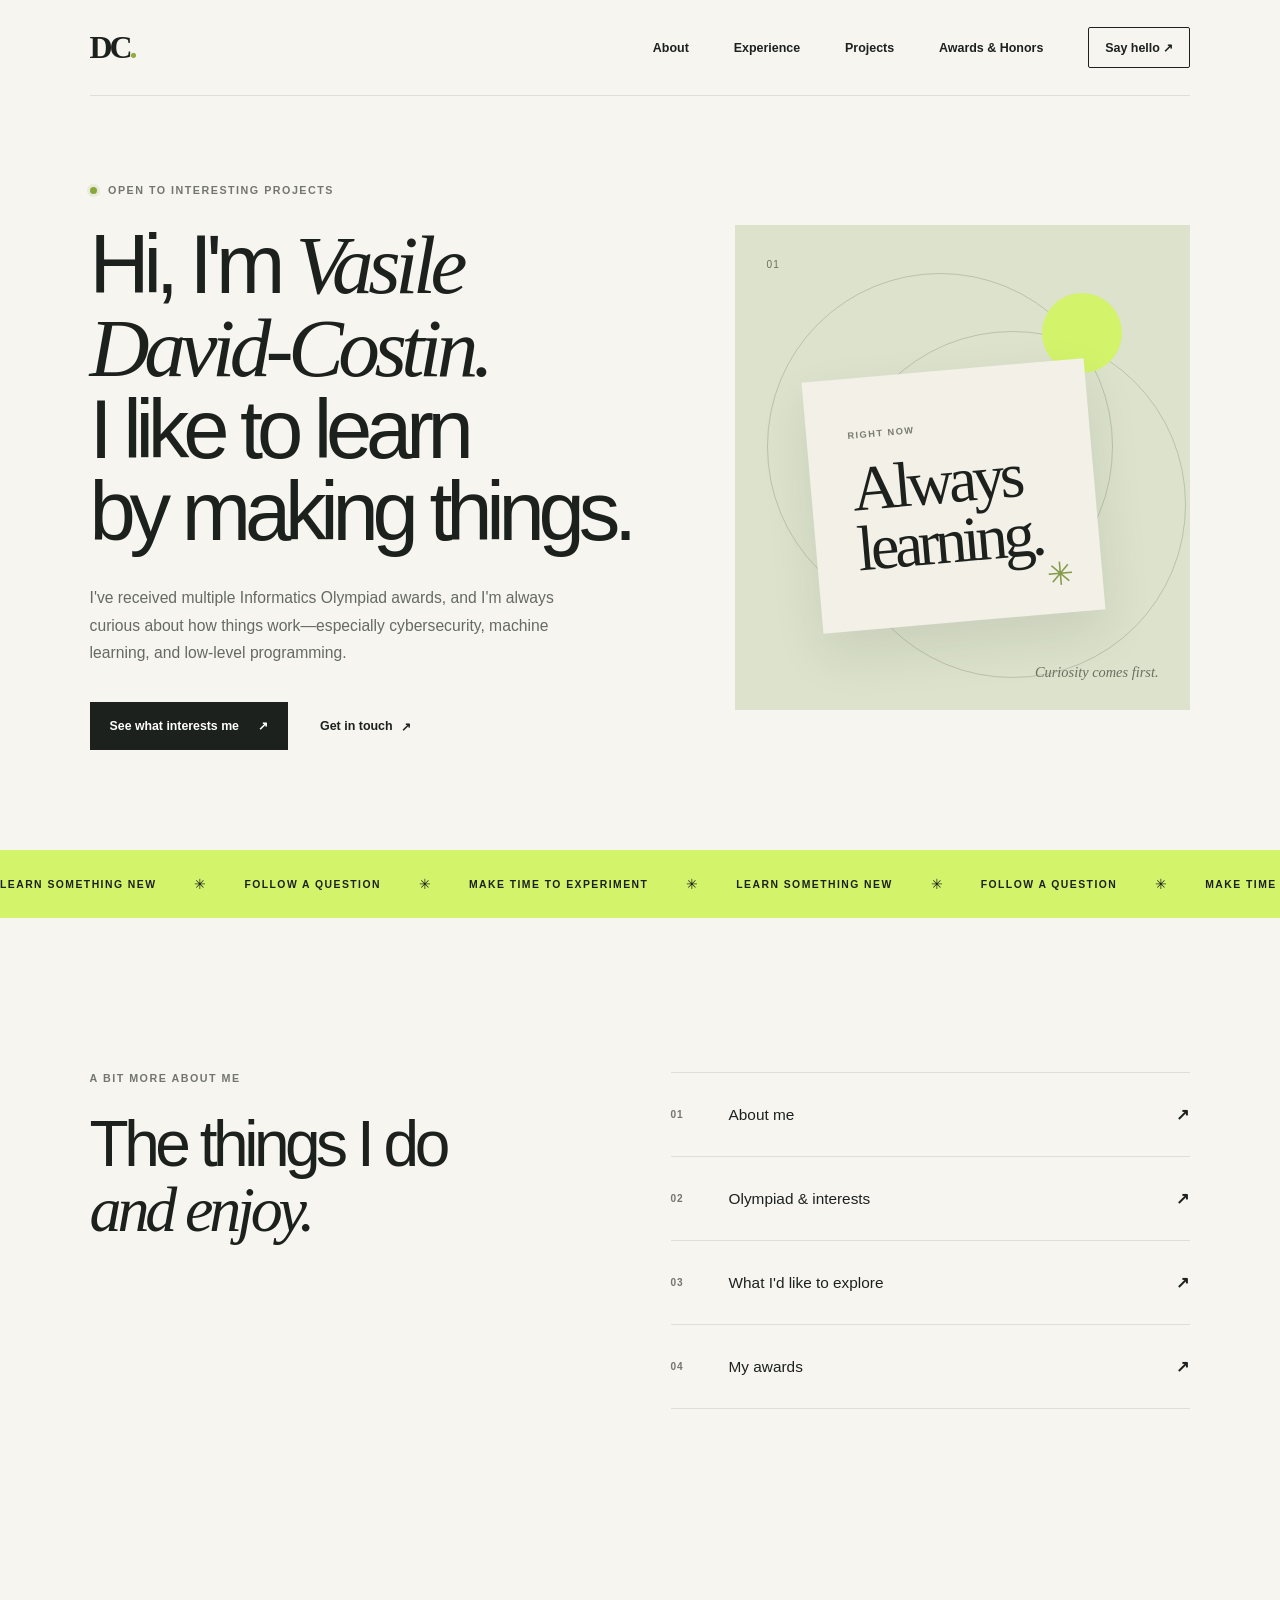
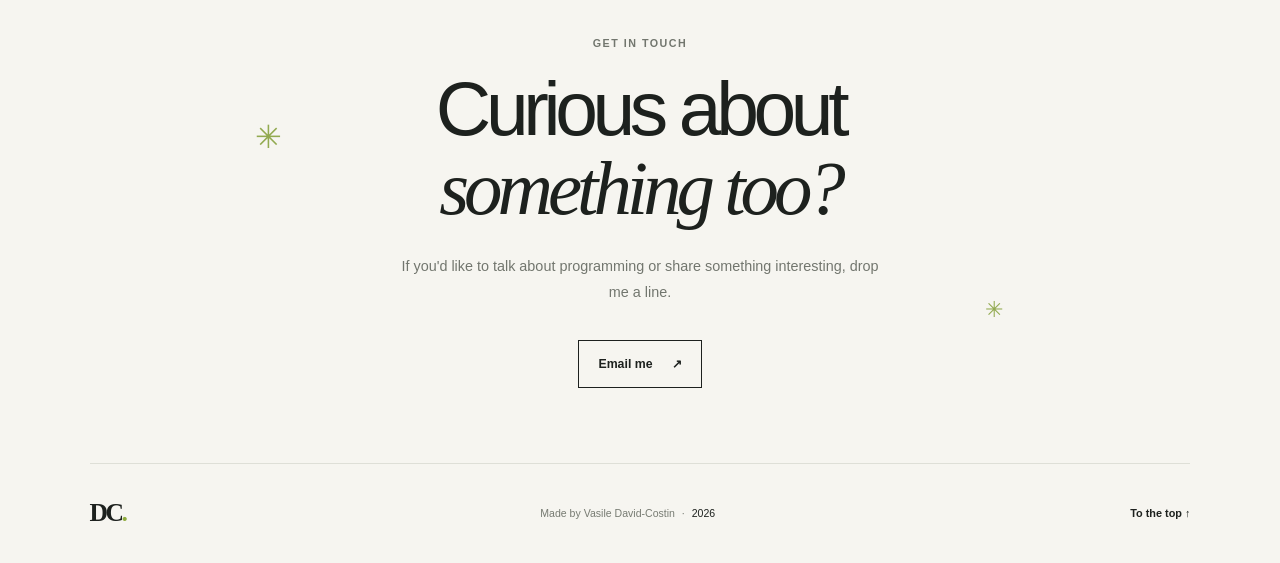
==== index.html @ 225c9929 "first commit" ====
<!doctype html>
<html lang="en">
  <head>
    <meta charset="utf-8">
    <meta name="viewport" content="width=device-width, initial-scale=1">
    <meta
      name="description"
      content="I'm Vasile David-Costin. I enjoy informatics and have received multiple Informatics Olympiad awards. I'm especially interested in cybersecurity, machine learning, and low-level programming."
    >
    <meta name="theme-color" content="#f6f5f0">
    <title>Vasile David-Costin</title>
    <link rel="stylesheet" href="styles.css">
    <script src="script.js" defer></script>
  </head>
  <body>
    <a class="skip-link" href="#main">Skip to content</a>

    <header class="site-header">
      <a
        class="wordmark"
        href="index.html"
        aria-label="Vasile David-Costin, home"
      >
        DC<span>.</span>
      </a>

      <input
        class="menu-checkbox"
        type="checkbox"
        id="navigation-toggle"
        aria-label="Toggle navigation menu"
        aria-controls="primary-navigation"
      >
      <label class="menu-toggle" for="navigation-toggle">
        <span class="menu-toggle-label">Menu</span>
        <span class="menu-toggle-icon" aria-hidden="true"></span>
      </label>

      <nav
        class="navigation"
        id="primary-navigation"
        aria-label="Main navigation"
      >
        <a href="about.html">About</a>
        <a href="experience.html">Experience</a>
        <a href="projects.html">Projects</a>
        <a href="awards.html">Awards &amp; Honors</a>
        <a class="nav-contact" href="mailto:davidcostin033@gmail.com">
          Say hello <span aria-hidden="true">↗</span>
        </a>
      </nav>
    </header>

    <main id="main">
      <section
        class="hero section-wrap"
        aria-labelledby="hero-title"
      >
        <div class="hero-copy">
          <p class="eyebrow">
            <span class="status-dot"></span>
            Open to interesting projects
          </p>
          <h1 id="hero-title">
            Hi, I'm <span>Vasile David-Costin.</span><br>
            I like to learn<br>
            by making things.
          </h1>
          <p class="hero-intro">
            I've received multiple Informatics Olympiad awards, and I'm always
            curious about how things work—especially cybersecurity, machine
            learning, and low-level programming.
          </p>
          <div class="hero-actions">
            <a class="button button-dark" href="projects.html">
              See what interests me <span aria-hidden="true">↗</span>
            </a>
            <a class="text-link" href="mailto:davidcostin033@gmail.com">
              Get in touch <span aria-hidden="true">↗</span>
            </a>
          </div>
        </div>

        <div
          class="hero-art"
          aria-label="Decorative portrait placeholder"
          role="img"
        >
          <div class="art-orbit orbit-one"></div>
          <div class="art-orbit orbit-two"></div>
          <div class="art-sun"></div>
          <div class="art-card">
            <span class="art-card-label">RIGHT NOW</span>
            <span class="art-card-title">
              Always<br>
              learning.
            </span>
            <span class="art-card-mark" aria-hidden="true">✳</span>
          </div>
          <span class="art-caption">Curiosity comes first.</span>
          <span class="art-number" aria-hidden="true">01</span>
        </div>
      </section>

      <div
        class="ticker"
        aria-label="Learn, experiment, and keep asking questions"
      >
        <div class="ticker-track" aria-hidden="true">
          <span>LEARN SOMETHING NEW</span>
          <i>✳</i>
          <span>FOLLOW A QUESTION</span>
          <i>✳</i>
          <span>MAKE TIME TO EXPERIMENT</span>
          <i>✳</i>
          <span>LEARN SOMETHING NEW</span>
          <i>✳</i>
          <span>FOLLOW A QUESTION</span>
          <i>✳</i>
          <span>MAKE TIME TO EXPERIMENT</span>
          <i>✳</i>
        </div>
      </div>

      <section
        class="home-links section-wrap section-pad"
        aria-labelledby="pages-title"
      >
        <div class="section-heading">
          <p class="eyebrow">A bit more about me</p>
          <h2 id="pages-title">
            The things I do<br>
            <span>and enjoy.</span>
          </h2>
        </div>

        <div class="page-link-list">
          <a class="page-link-item" href="about.html">
            <span>01</span>
            <strong>About me</strong>
            <span>↗</span>
          </a>
          <a class="page-link-item" href="experience.html">
            <span>02</span>
            <strong>Olympiad &amp; interests</strong>
            <span>↗</span>
          </a>
          <a class="page-link-item" href="projects.html">
            <span>03</span>
            <strong>What I'd like to explore</strong>
            <span>↗</span>
          </a>
          <a class="page-link-item" href="awards.html">
            <span>04</span>
            <strong>My awards</strong>
            <span>↗</span>
          </a>
        </div>
      </section>

      <section
        class="contact section-wrap"
        aria-labelledby="contact-title"
      >
        <p class="eyebrow">Get in touch</p>
        <h2 id="contact-title">
          Curious about<br>
          <span>something too?</span>
        </h2>
        <p>
          If you'd like to talk about programming or share something
          interesting, drop me a line.
        </p>
        <a class="button button-light" href="mailto:davidcostin033@gmail.com">
          Email me <span aria-hidden="true">↗</span>
        </a>
        <span
          class="contact-spark contact-spark-one"
          aria-hidden="true"
        >✳</span>
        <span
          class="contact-spark contact-spark-two"
          aria-hidden="true"
        >✳</span>
      </section>
    </main>

    <footer class="site-footer">
      <a
        class="wordmark"
        href="index.html"
        aria-label="Vasile David-Costin, back to home"
      >
        DC<span>.</span>
      </a>
      <p>
        Made by Vasile David-Costin
        <span>·</span>
        <span id="current-year">2025</span>
      </p>
      <a class="back-to-top" href="#main">To the top ↑</a>
    </footer>
  </body>
</html>
---- styles.css ----
:root {
  color-scheme: light;
  --paper: #f6f5f0;
  --ink: #1d211e;
  --muted: #72766e;
  --line: #dedfd7;
  --lime: #d3f36b;
  --page-gutter: clamp(2rem, 7vw, 7.5rem);
  --section-space: clamp(7.5rem, 12vw, 10rem);
  --serif: Georgia, 'Times New Roman', serif;
  --sans: 'Helvetica Neue', Helvetica, Arial, sans-serif;
}

* {
  box-sizing: border-box;
}

html {
  scroll-behavior: smooth;
  scroll-padding-top: 5rem;
}

body {
  margin: 0;
  background: var(--paper);
  color: var(--ink);
  font-family: var(--sans);
  -webkit-font-smoothing: antialiased;
}

main {
  animation: page-arrive 650ms ease-out both;
}

@keyframes page-arrive {
  from {
    opacity: 0;
    transform: translateY(12px);
    filter: blur(3px);
  }
  to {
    opacity: 1;
    transform: translateY(0);
    filter: blur(0);
  }
}

a {
  color: inherit;
}

button,
a {
  -webkit-tap-highlight-color: transparent;
}

a:focus-visible,
button:focus-visible {
  outline: 2px solid #617729;
  outline-offset: 5px;
}

::selection {
  background: var(--lime);
  color: var(--ink);
}

.skip-link {
  position: absolute;
  z-index: 20;
  top: 0.75rem;
  left: 0.75rem;
  padding: 0.8rem 1rem;
  transform: translateY(-160%);
  background: var(--ink);
  color: white;
  text-decoration: none;
}

.skip-link:focus {
  transform: translateY(0);
}

.section-wrap,
.site-header,
.site-footer {
  width: min(1200px, calc(100% - var(--page-gutter) * 2));
  margin-inline: auto;
}

.site-header {
  position: relative;
  min-height: 96px;
  display: flex;
  align-items: center;
  justify-content: space-between;
  border-bottom: 1px solid var(--line);
}

.wordmark {
  font-family: var(--serif);
  font-size: 2rem;
  font-weight: 700;
  letter-spacing: -0.1em;
  text-decoration: none;
}

.wordmark span {
  color: #8fac3d;
}

.navigation {
  display: flex;
  align-items: center;
  gap: clamp(1.5rem, 3.5vw, 3rem);
}

.navigation a,
.text-link,
.back-to-top {
  font-size: 0.78rem;
  font-weight: 600;
  text-decoration: none;
}

.navigation a:not(.nav-contact):hover,
.text-link:hover,
.back-to-top:hover {
  color: #718b32;
}

.navigation .nav-contact {
  padding: 0.75rem 1rem;
  border: 1px solid var(--ink);
  border-radius: 2px;
}

.navigation .nav-contact:hover {
  background: var(--ink);
  color: white;
}

.menu-checkbox,
.menu-toggle {
  display: none;
}

.hero {
  min-height: 700px;
  display: grid;
  grid-template-columns: 1.1fr 0.9fr;
  align-items: center;
  gap: 8%;
  padding-block: 88px 100px;
}

.eyebrow {
  margin: 0 0 28px;
  color: var(--muted);
  font-size: 0.67rem;
  font-weight: 700;
  letter-spacing: 0.14em;
  text-transform: uppercase;
}

.status-dot {
  display: inline-block;
  width: 7px;
  height: 7px;
  margin-right: 7px;
  border-radius: 50%;
  background: #88a83c;
  box-shadow: 0 0 0 3px #88a83c20;
}

h1,
h2,
h3,
p {
  margin-top: 0;
}

.hero h1 {
  margin-bottom: 32px;
  font-size: clamp(3.2rem, 6.5vw, 5.6rem);
  font-weight: 500;
  letter-spacing: -0.075em;
  line-height: 0.98;
}

.hero h1 span,
.section-heading h2 span,
.contact h2 span {
  font-family: var(--serif);
  font-weight: 400;
  font-style: italic;
  letter-spacing: -0.065em;
}

.hero-intro {
  max-width: 470px;
  margin-bottom: 36px;
  color: #656a62;
  font-size: 0.98rem;
  line-height: 1.75;
}

.hero-actions {
  display: flex;
  align-items: center;
  gap: 32px;
}

.button {
  min-height: 48px;
  display: inline-flex;
  align-items: center;
  justify-content: center;
  gap: 19px;
  padding: 0 19px;
  border: 1px solid transparent;
  font-size: 0.77rem;
  font-weight: 600;
  text-decoration: none;
  transition: background-color 160ms ease, color 160ms ease, transform 160ms ease;
}

.button:hover {
  transform: translateY(-2px);
}

.button-dark {
  background: var(--ink);
  color: white;
}

.button-dark:hover {
  background: #3a4532;
}

.text-link {
  display: inline-flex;
  align-items: center;
  gap: 8px;
}

.hero-location {
  margin: 72px 0 0;
  color: var(--muted);
  font-size: 0.7rem;
}

.hero-location span {
  margin-right: 6px;
  color: #829e38;
}

.hero-art {
  position: relative;
  width: min(100%, 480px);
  aspect-ratio: 0.94;
  justify-self: end;
  overflow: hidden;
  background: #dce2cc;
}

.art-orbit {
  position: absolute;
  width: 76%;
  aspect-ratio: 1;
  border: 1px solid #77836d55;
  border-radius: 50%;
}

.orbit-one {
  top: 10%;
  left: 7%;
}

.orbit-two {
  top: 22%;
  left: 23%;
}

.art-sun {
  position: absolute;
  top: 14%;
  right: 15%;
  width: 80px;
  aspect-ratio: 1;
  border-radius: 50%;
  background: var(--lime);
}

.art-card {
  position: absolute;
  top: 30%;
  left: 17%;
  width: 62%;
  height: 52%;
  display: flex;
  flex-direction: column;
  justify-content: center;
  padding: 9%;
  transform: rotate(-5deg);
  background: #f3f0e7;
  box-shadow: 0 22px 50px #23301c1a;
}

.art-card-label {
  margin-bottom: 19px;
  color: #777b70;
  font-size: 0.58rem;
  font-weight: 700;
  letter-spacing: 0.16em;
}

.art-card-title {
  font-family: var(--serif);
  font-size: clamp(2.4rem, 5vw, 4rem);
  letter-spacing: -0.07em;
  line-height: 0.93;
}

.art-card-mark {
  position: absolute;
  right: 10%;
  bottom: 8%;
  color: #849b4b;
  font-size: 2rem;
}

.art-caption {
  position: absolute;
  right: 7%;
  bottom: 6%;
  color: #69705f;
  font-family: var(--serif);
  font-size: 0.9rem;
  font-style: italic;
}

.art-number {
  position: absolute;
  top: 7%;
  left: 7%;
  color: #69705f;
  font-size: 0.63rem;
  letter-spacing: 0.1em;
}

.ticker {
  overflow: hidden;
  background: var(--lime);
}

.ticker-track {
  min-height: 68px;
  width: max-content;
  display: flex;
  align-items: center;
  gap: 38px;
  animation: ticker-scroll 28s linear infinite;
}

.ticker-track span {
  font-size: 0.65rem;
  font-weight: 700;
  letter-spacing: 0.14em;
}

.ticker-track i {
  font-size: 0.9rem;
  font-style: normal;
}

@keyframes ticker-scroll {
  to {
    transform: translateX(-50%);
  }
}

.section-pad {
  padding-block: var(--section-space);
}

.about {
  display: grid;
  grid-template-columns: 1fr 0.85fr;
  gap: 15%;
}

.section-heading h2,
.contact h2 {
  margin: 0;
  font-size: clamp(2.7rem, 5vw, 4.25rem);
  font-weight: 500;
  letter-spacing: -0.07em;
  line-height: 1.02;
}

.about-content {
  padding-top: 48px;
}

.about-content p {
  color: #676b63;
  font-size: 0.94rem;
  line-height: 1.95;
}

.about-content .about-lede {
  margin-bottom: 26px;
  color: var(--ink);
  font-family: var(--serif);
  font-size: 1.55rem;
  line-height: 1.4;
}

.about-lede strong,
.about-content p strong {
  color: var(--ink);
}

.github-button {
  display: inline-flex;
  min-height: 46px;
  align-items: center;
  gap: 10px;
  margin-top: 12px;
  padding: 0 15px;
  border: 1px solid var(--line);
  font-size: 0.75rem;
  font-weight: 600;
  text-decoration: none;
  transition: border-color 160ms ease, background-color 160ms ease;
}

.github-button:hover {
  border-color: var(--ink);
  background: white;
}

.github-button svg {
  width: 19px;
  height: 19px;
  fill: currentColor;
}

.github-button span {
  margin-left: 7px;
}

.experience {
  background: #ecece4;
}

.experience .section-heading {
  margin-bottom: 82px;
}

.timeline-item {
  display: grid;
  grid-template-columns: 1fr 2fr 0.2fr;
  gap: 7%;
  padding: 38px 0 44px;
  border-top: 1px solid #d5d7ce;
}

.timeline-date,
.timeline-index,
.project-meta,
.award-year {
  color: var(--muted);
  font-size: 0.63rem;
  font-weight: 700;
  letter-spacing: 0.1em;
}

.timeline-detail h2 {
  margin-bottom: 14px;
  font-size: 1.35rem;
  font-weight: 500;
  letter-spacing: -0.04em;
}

.timeline-company {
  margin-bottom: 18px;
  font-size: 0.73rem;
  font-weight: 600;
}

.timeline-company span,
.award-item p span {
  margin-inline: 5px;
  color: #91958b;
}

.timeline-detail > p:last-of-type {
  margin-bottom: 22px;
  color: #71756d;
  font-size: 0.85rem;
  line-height: 1.85;
}

.tag-list {
  display: flex;
  flex-wrap: wrap;
  gap: 10px;
}

.tag-list span {
  padding: 8px 12px;
  border: 1px solid #dedfd7;
  border-radius: 20px;
  color: #666b62;
  font-size: 0.61rem;
}

.timeline .tag-list span {
  border-color: #d3d5cb;
}

.timeline-index {
  justify-self: end;
}

.projects-heading {
  display: flex;
  align-items: end;
  justify-content: space-between;
  gap: 44px;
  margin-bottom: 68px;
}

.projects-aside {
  max-width: 240px;
  margin-bottom: 5px;
  color: #777b72;
  font-size: 0.77rem;
  line-height: 1.7;
}

.project-grid {
  display: grid;
  grid-template-columns: repeat(2, minmax(0, 1fr));
  gap: 76px 36px;
}

.project-grid > .project-card:nth-of-type(3) {
  grid-column: 1 / -1;
}

.project-visual {
  position: relative;
  height: 360px;
  overflow: hidden;
}

.project-card-lilac .project-visual {
  background: #e6deed;
}

.project-card-peach .project-visual {
  background: #f0dfc8;
}

.project-card-green .project-visual {
  height: 400px;
  background: #dfe5d6;
}

.visual-one {
  display: grid;
  place-items: center;
}

.visual-window {
  position: relative;
  width: 55%;
  height: 62%;
  display: block;
  padding: 14% 9% 8%;
  transform: rotate(3deg);
  background: #fbfaf6;
  box-shadow: 0 18px 45px #44334a18;
}

.visual-window > span {
  position: absolute;
  top: 10%;
  left: 8%;
  width: 7px;
  height: 7px;
  border-radius: 50%;
  background: #dec1bb;
}

.visual-window > span:nth-child(2) {
  left: calc(8% + 13px);
  background: #ebd89b;
}

.visual-window > span:nth-child(3) {
  left: calc(8% + 26px);
  background: #c4d2ad;
}

.visual-window b {
  display: block;
  border-bottom: 1px solid #e4e0d9;
  font-family: var(--serif);
  font-size: clamp(1.2rem, 3vw, 2rem);
  font-weight: 400;
  letter-spacing: -0.06em;
}

.visual-window i {
  position: absolute;
  right: 9%;
  bottom: 14%;
  font-size: 1.25rem;
  font-style: normal;
}

.visual-note {
  position: absolute;
  right: 16%;
  bottom: 14%;
  transform: rotate(8deg);
  color: #655574;
  font-family: var(--serif);
  font-size: 1.8rem;
  font-style: italic;
  line-height: 0.95;
}

.visual-sticker {
  position: absolute;
  top: 14%;
  left: 10%;
  width: 73px;
  height: 73px;
  display: grid;
  place-items: center;
  transform: rotate(-12deg);
  border-radius: 50%;
  background: var(--lime);
  font-size: 0.58rem;
  line-height: 1.4;
  text-align: center;
}

.visual-two {
  display: flex;
  align-items: center;
  justify-content: center;
}

.visual-sun {
  position: absolute;
  top: 17%;
  right: 19%;
  width: 100px;
  aspect-ratio: 1;
  border-radius: 50%;
  background: #e79662;
}

.visual-type {
  z-index: 1;
  margin-top: 6%;
  color: #364738;
  font-family: var(--serif);
  font-size: clamp(2.4rem, 5vw, 4.2rem);
  letter-spacing: -0.08em;
  line-height: 0.78;
}

.visual-leaf {
  position: absolute;
  width: 70px;
  height: 110px;
  border: 1px solid #778d59;
  border-radius: 100% 0 100% 0;
}

.leaf-one {
  bottom: -7%;
  left: 19%;
  transform: rotate(-38deg);
}

.leaf-two {
  right: 14%;
  bottom: -12%;
  transform: rotate(27deg);
}

.visual-label {
  position: absolute;
  bottom: 9%;
  left: 8%;
  color: #6d715f;
  font-size: 0.6rem;
  line-height: 1.5;
}

.visual-three {
  display: flex;
  align-items: center;
  justify-content: center;
}

.visual-map-line {
  position: absolute;
  width: 55%;
  height: 50%;
  border: 1px solid #809073;
  border-radius: 50%;
}

.map-line-one {
  transform: rotate(-22deg);
}

.map-line-two {
  transform: rotate(54deg) scale(0.75);
}

.map-pin {
  position: absolute;
  z-index: 1;
  display: grid;
  width: 37px;
  aspect-ratio: 1;
  place-items: center;
  border-radius: 50%;
  background: #eff0e8;
  color: #758653;
}

.pin-one {
  top: 22%;
  left: 25%;
}

.pin-two {
  right: 28%;
  bottom: 20%;
}

.pin-three {
  top: 33%;
  right: 17%;
}

.map-label {
  position: absolute;
  color: #747a6d;
  font-size: 0.56rem;
  letter-spacing: 0.1em;
}

.label-one {
  top: 16%;
  right: 23%;
}

.label-two {
  bottom: 15%;
  left: 19%;
}

.map-stamp {
  position: absolute;
  bottom: 12%;
  right: 9%;
  display: grid;
  width: 64px;
  height: 64px;
  place-content: center;
  transform: rotate(8deg);
  border: 1px solid #89937e;
  border-radius: 50%;
  color: #69745d;
  font-size: 0.5rem;
  letter-spacing: 0.08em;
  line-height: 1.45;
  text-align: center;
}

.project-meta {
  display: flex;
  justify-content: space-between;
  margin: 24px 0 20px;
  font-size: 0.58rem;
}

.project-title-row {
  display: flex;
  align-items: center;
  justify-content: space-between;
  gap: 24px;
  margin-bottom: 24px;
}

.project-title-row h2 {
  margin-bottom: 5px;
  font-size: 1.43rem;
  font-weight: 500;
  letter-spacing: -0.05em;
}

.project-title-row p {
  margin-bottom: 0;
  color: #777b72;
  font-size: 0.82rem;
  line-height: 1.8;
}

.round-link {
  flex: 0 0 38px;
  width: 38px;
  height: 38px;
  display: grid;
  place-items: center;
  border: 1px solid var(--line);
  border-radius: 50%;
  text-decoration: none;
  transition: color 160ms ease, background-color 160ms ease;
}

.round-link:hover {
  background: var(--ink);
  color: white;
}

.project-card .tag-list span {
  border-color: #dedfd7;
}

.recognition {
  background: #ecece4;
}

.recognition-intro {
  margin: 28px 0 40px;
  color: #777b72;
  font-size: 0.82rem;
}

.award-item {
  display: grid;
  grid-template-columns: 38px 1fr auto;
  align-items: center;
  gap: 24px;
  min-height: 108px;
  border-top: 1px solid #d5d7ce;
}

.award-symbol {
  color: #879d4b;
  font-size: 1.1rem;
}

.award-item h2 {
  margin-bottom: 5px;
  font-size: 0.94rem;
  font-weight: 500;
}

.award-item p {
  margin-bottom: 0;
  color: #777b72;
  font-size: 0.7rem;
}

.award-year {
  justify-self: end;
}

.recognition-note {
  margin: 28px 0 0;
  color: #777b72;
  font-size: 0.7rem;
  line-height: 1.6;
}

.contact {
  position: relative;
  min-height: 500px;
  display: flex;
  flex-direction: column;
  align-items: center;
  justify-content: center;
  overflow: hidden;
  text-align: center;
}

.contact .eyebrow {
  margin-bottom: 20px;
}

.contact h2 {
  font-size: clamp(3rem, 6vw, 5rem);
}

.contact > p:not(.eyebrow) {
  max-width: 480px;
  margin: 26px 0 34px;
  color: #72766e;
  font-size: 0.9rem;
  line-height: 1.8;
}

.button-light {
  border-color: var(--ink);
  background: transparent;
}

.button-light:hover {
  background: var(--ink);
  color: white;
}

.contact-spark {
  position: absolute;
  color: #92aa50;
  font-size: 2rem;
}

.contact-spark-one {
  top: 31%;
  left: 15%;
}

.contact-spark-two {
  right: 17%;
  bottom: 28%;
  font-size: 1.4rem;
}

.site-footer {
  min-height: 100px;
  display: flex;
  align-items: center;
  justify-content: space-between;
  border-top: 1px solid var(--line);
}

.site-footer .wordmark {
  font-size: 1.6rem;
}

.site-footer p {
  margin: 0;
  color: #777b72;
  font-size: 0.66rem;
}

.site-footer p span:first-child {
  margin-inline: 4px;
}

.back-to-top {
  font-size: 0.68rem;
}

.navigation a[aria-current='page'] {
  color: #718b32;
}

.inner-page {
  min-height: calc(100vh - 170px);
  padding-block: clamp(7rem, 11vw, 9.5rem) var(--section-space);
}

.page-intro {
  max-width: 720px;
  margin-bottom: 82px;
}

.page-intro h1 {
  margin: 0;
  font-size: clamp(3rem, 6vw, 5rem);
  font-weight: 500;
  letter-spacing: -0.075em;
  line-height: 1;
}

.page-intro h1 span {
  font-family: var(--serif);
  font-weight: 400;
  font-style: italic;
  letter-spacing: -0.065em;
}

.page-intro .page-lede {
  max-width: 520px;
  margin: 32px 0 0;
  color: #676b63;
  font-size: 1rem;
  line-height: 1.9;
}

.page-lede strong {
  color: var(--ink);
}

.about-page-content {
  max-width: 690px;
  margin-left: auto;
  color: #676b63;
  font-size: 0.98rem;
  line-height: 2;
}

.about-page-content p {
  margin-bottom: 30px;
}

.about-page-content strong {
  color: var(--ink);
}

.inner-page .timeline {
  padding: 24px 48px 0;
  background: #ecece4;
}

.timeline-detail h2,
.project-title-row h2,
.award-item h2 {
  margin-top: 0;
  color: var(--ink);
}

.timeline-detail h2 {
  margin-bottom: 9px;
  font-size: 1.23rem;
  font-weight: 500;
  letter-spacing: -0.04em;
}

.project-title-row h2 {
  margin-bottom: 5px;
  font-size: 1.43rem;
  font-weight: 500;
  letter-spacing: -0.05em;
}

.inner-page .project-grid {
  margin-top: 0;
}

.inner-page .award-list {
  padding-inline: 40px;
  background: #ecece4;
}

.award-item h2 {
  margin-bottom: 5px;
  font-size: 0.94rem;
  font-weight: 500;
}

.home-links {
  display: grid;
  grid-template-columns: 0.8fr 1fr;
  gap: 15%;
}

.page-link-list {
  align-self: center;
  border-top: 1px solid var(--line);
}

.page-link-item {
  min-height: 84px;
  display: grid;
  grid-template-columns: 40px 1fr 24px;
  align-items: center;
  gap: 18px;
  padding-left: 0;
  border-bottom: 1px solid var(--line);
  transition: color 180ms ease, background-color 260ms ease 60ms, padding-left 220ms ease;
  text-decoration: none;
}

.page-link-item:hover {
  padding-left: 8px;
  background-color: #ecece4;
  color: #718b32;
}

.page-link-item span {
  color: var(--muted);
  font-size: 0.63rem;
  font-weight: 700;
  letter-spacing: 0.08em;
}

.page-link-item strong {
  font-size: 0.96rem;
  font-weight: 500;
}

.page-link-item span:last-child {
  justify-self: end;
  color: var(--ink);
  font-size: 1rem;
  transition: transform 160ms ease;
}

.page-link-item:hover span:last-child {
  transform: translate(3px, -3px);
}

#current-year {
  color: var(--ink);
  font-variant-numeric: tabular-nums;
}

.page-intro::after {
  width: 54px;
  height: 3px;
  display: block;
  margin-top: 30px;
  background: var(--lime);
  content: '';
}

@media (min-width: 1300px) {
  .section-wrap,
  .site-header,
  .site-footer {
    width: min(1200px, calc(100% - 160px));
  }
}

@media (max-width: 760px) {
  .section-wrap,
  .site-header,
  .site-footer {
    width: calc(100% - 44px);
  }

  .site-header {
    min-height: 80px;
  }

  .menu-checkbox {
    display: block;
    position: absolute;
    width: 1px;
    height: 1px;
    overflow: hidden;
    clip-path: inset(50%);
    white-space: nowrap;
  }

  .menu-toggle {
    display: flex;
    align-items: center;
    gap: 10px;
    padding: 10px 0 10px 10px;
    cursor: pointer;
    background: transparent;
    color: var(--ink);
    font-size: 0.75rem;
    font-weight: 600;
  }

  .menu-checkbox:focus-visible + .menu-toggle {
    outline: 2px solid #617729;
    outline-offset: 5px;
  }

  .menu-toggle-icon,
  .menu-toggle-icon::before,
  .menu-toggle-icon::after {
    width: 17px;
    height: 1px;
    display: block;
    background: currentColor;
  }

  .menu-toggle-icon {
    position: relative;
    background: transparent;
  }

  .menu-toggle-icon::before,
  .menu-toggle-icon::after {
    position: absolute;
    content: '';
    transition: top 160ms ease, transform 160ms ease;
  }

  .menu-toggle-icon::before {
    top: -3px;
  }

  .menu-toggle-icon::after {
    top: 3px;
  }

  .menu-checkbox:checked + .menu-toggle .menu-toggle-icon::before {
    top: 0;
    transform: rotate(45deg);
  }

  .menu-checkbox:checked + .menu-toggle .menu-toggle-icon::after {
    top: 0;
    transform: rotate(-45deg);
  }

  .navigation {
    position: absolute;
    z-index: 2;
    top: 79px;
    right: 0;
    left: 0;
    display: none;
    padding: 10px 22px 22px;
    border-bottom: 1px solid var(--line);
    background: var(--paper);
  }

  .menu-checkbox:checked ~ .navigation {
    display: flex;
    align-items: stretch;
    flex-direction: column;
    gap: 0;
  }

  .navigation a {
    padding: 14px 0;
    border-bottom: 1px solid var(--line);
  }

  .navigation .nav-contact {
    align-self: flex-start;
    margin-top: 14px;
    padding: 11px 14px;
    border: 1px solid var(--ink);
  }

  .hero {
    min-height: 0;
    grid-template-columns: 1fr;
    gap: 54px;
    padding-block: 88px 76px;
  }

  .hero h1 {
    font-size: clamp(3.2rem, 11vw, 5rem);
  }

  .hero-location {
    margin-top: 48px;
  }

  .hero-art {
    width: min(100%, 500px);
    justify-self: center;
  }

  .section-pad {
    padding-block: 100px;
  }

  .about {
    grid-template-columns: 1fr;
    gap: 28px;
  }

  .home-links {
    grid-template-columns: 1fr;
    gap: 46px;
  }

  .about-content {
    max-width: 540px;
    padding-top: 8px;
  }

  .inner-page {
    padding-block: 88px 100px;
  }

  .page-intro {
    margin-bottom: 56px;
  }

  .about-page-content {
    margin-left: 0;
  }

  .inner-page .timeline {
    padding-inline: 30px;
  }

  .inner-page .award-list {
    padding-inline: 24px;
  }

  .experience .section-heading {
    margin-bottom: 50px;
  }

  .timeline-item {
    grid-template-columns: 1fr auto;
    gap: 14px;
    padding-block: 30px 34px;
  }

  .timeline-date {
    grid-column: 1 / -1;
    margin-bottom: 5px;
  }

  .timeline-index {
    grid-column: 2;
    grid-row: 2;
  }

  .timeline-detail {
    grid-column: 1 / -1;
  }

  .timeline-index {
    position: absolute;
    visibility: hidden;
  }

  .projects-heading {
    align-items: flex-start;
    flex-direction: column;
    gap: 24px;
    margin-bottom: 48px;
  }

  .projects-aside {
    max-width: 350px;
    margin: 0;
  }

  .project-grid {
    grid-template-columns: 1fr;
    gap: 56px;
  }

  .project-grid > .project-card:nth-of-type(3) {
    grid-column: auto;
  }

  .project-visual,
  .project-card-green .project-visual {
    height: min(82vw, 420px);
    min-height: 280px;
  }

  .recognition-intro {
    margin-block: 20px 29px;
  }
}

@media (max-width: 480px) {
  .section-wrap,
  .site-header,
  .site-footer {
    width: calc(100% - 40px);
  }

  .hero {
    padding-top: 72px;
  }

  .hero h1 {
    font-size: clamp(2.95rem, 12vw, 3.8rem);
  }

  .hero-actions {
    gap: 24px;
  }

  .button {
    gap: 11px;
    padding-inline: 13px;
  }

  .hero-intro {
    font-size: 0.91rem;
  }

  .section-heading h2 {
    font-size: clamp(2.6rem, 11vw, 3.5rem);
  }

  .timeline-detail h2 {
    font-size: 1.15rem;
  }

  .award-item {
    grid-template-columns: 26px 1fr auto;
    gap: 14px;
    min-height: 100px;
  }

  .award-item h2 {
    font-size: 0.83rem;
  }

  .award-item p {
    font-size: 0.63rem;
    line-height: 1.5;
  }

  .award-year {
    font-size: 0.57rem;
  }

  .contact {
    min-height: 420px;
  }

  .contact-spark-one {
    left: 4%;
  }

  .contact-spark-two {
    right: 5%;
  }

  .site-footer {
    min-height: 84px;
  }

  .site-footer p {
    max-width: 150px;
    font-size: 0.59rem;
    line-height: 1.5;
    text-align: center;
  }

  .back-to-top {
    font-size: 0.61rem;
  }
}

@media (prefers-reduced-motion: reduce) {
  *,
  *::before,
  *::after {
    scroll-behavior: auto !important;
    animation-duration: 0.01ms !important;
    animation-iteration-count: 1 !important;
    transition-duration: 0.01ms !important;
  }
}
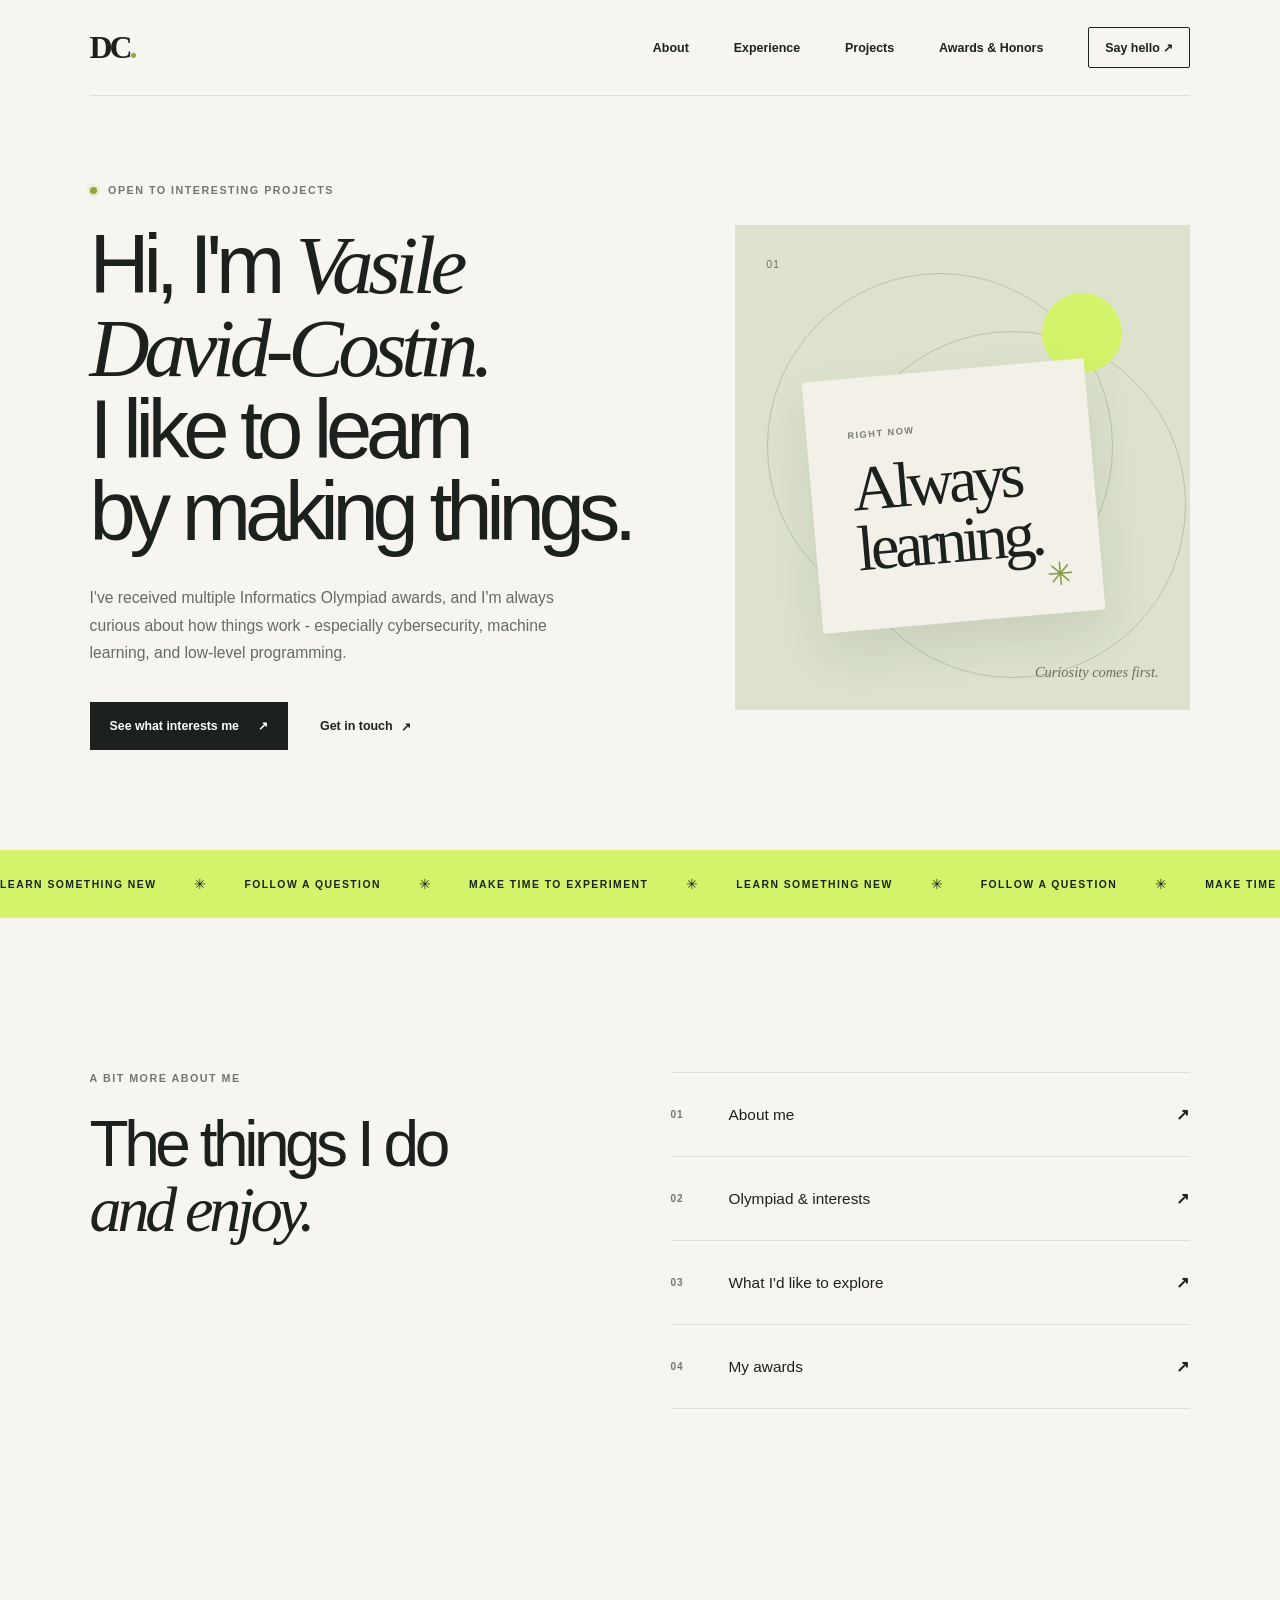
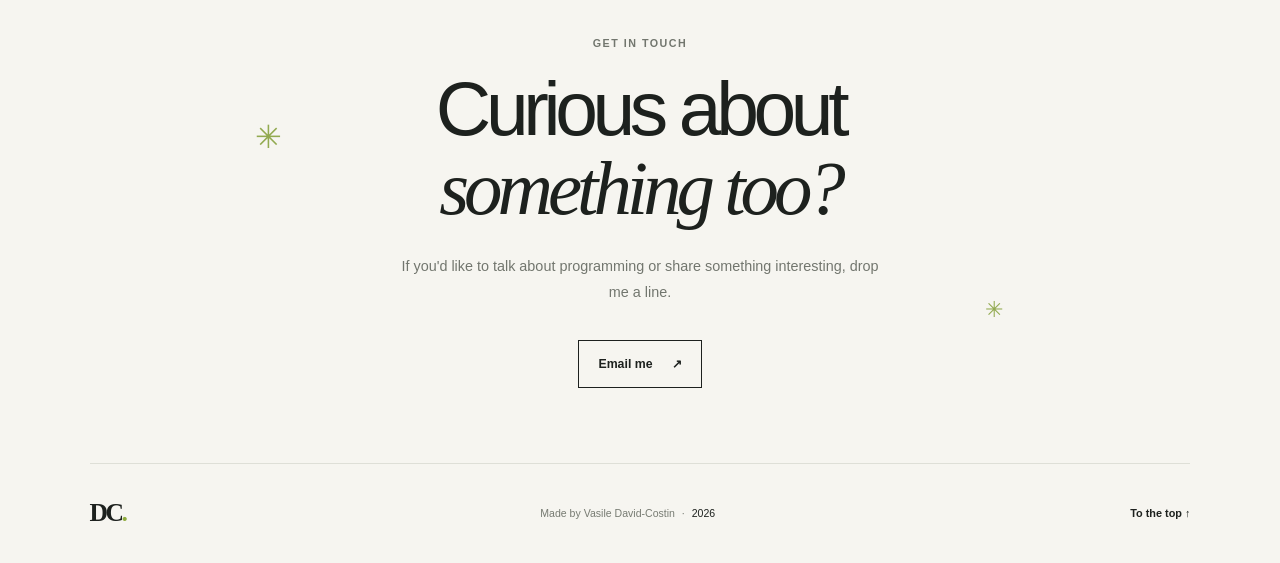
==== commit 723051f7: "clean up + follow project requirements" ====
--- a/index.html
+++ b/index.html
@@ -68,7 +68,7 @@
           </h1>
           <p class="hero-intro">
             I've received multiple Informatics Olympiad awards, and I'm always
-            curious about how things work—especially cybersecurity, machine
+            curious about how things work - especially cybersecurity, machine
             learning, and low-level programming.
           </p>
           <div class="hero-actions">
--- a/styles.css
+++ b/styles.css
@@ -465,6 +465,51 @@
   gap: 7%;
   padding: 38px 0 44px;
   border-top: 1px solid #d5d7ce;
+}
+
+.timeline-item--robotics {
+  grid-template-columns: minmax(0, 0.8fr) minmax(0, 1.1fr) minmax(0, 1.5fr) 0.2fr;
+}
+
+.timeline-media:empty {
+  display: none;
+}
+
+.timeline-item--robotics .timeline-date {
+  grid-column: 1;
+}
+
+.timeline-item--robotics .timeline-media {
+  grid-column: 2;
+}
+
+.timeline-item--robotics .timeline-detail {
+  grid-column: 3;
+}
+
+.timeline-item--robotics .timeline-index {
+  grid-column: 4;
+}
+
+.timeline-item--robotics .timeline-media:empty + .timeline-detail {
+  grid-column: 2 / 4;
+}
+
+.timeline-media img,
+.timeline-media video {
+  display: block;
+  width: 100%;
+  aspect-ratio: 4 / 3;
+  border: 0;
+  object-fit: cover;
+}
+
+.timeline-media iframe {
+  display: block;
+  width: 100%;
+  height: auto;
+  aspect-ratio: 16 / 9;
+  border: 0;
 }
 
 .timeline-date,
@@ -1321,6 +1366,15 @@
     margin-bottom: 5px;
   }
 
+  .timeline-item--robotics {
+    grid-template-columns: 1fr;
+  }
+
+  .timeline-item--robotics .timeline-media,
+  .timeline-item--robotics .timeline-detail {
+    grid-column: 1 / -1;
+  }
+
   .timeline-index {
     grid-column: 2;
     grid-row: 2;
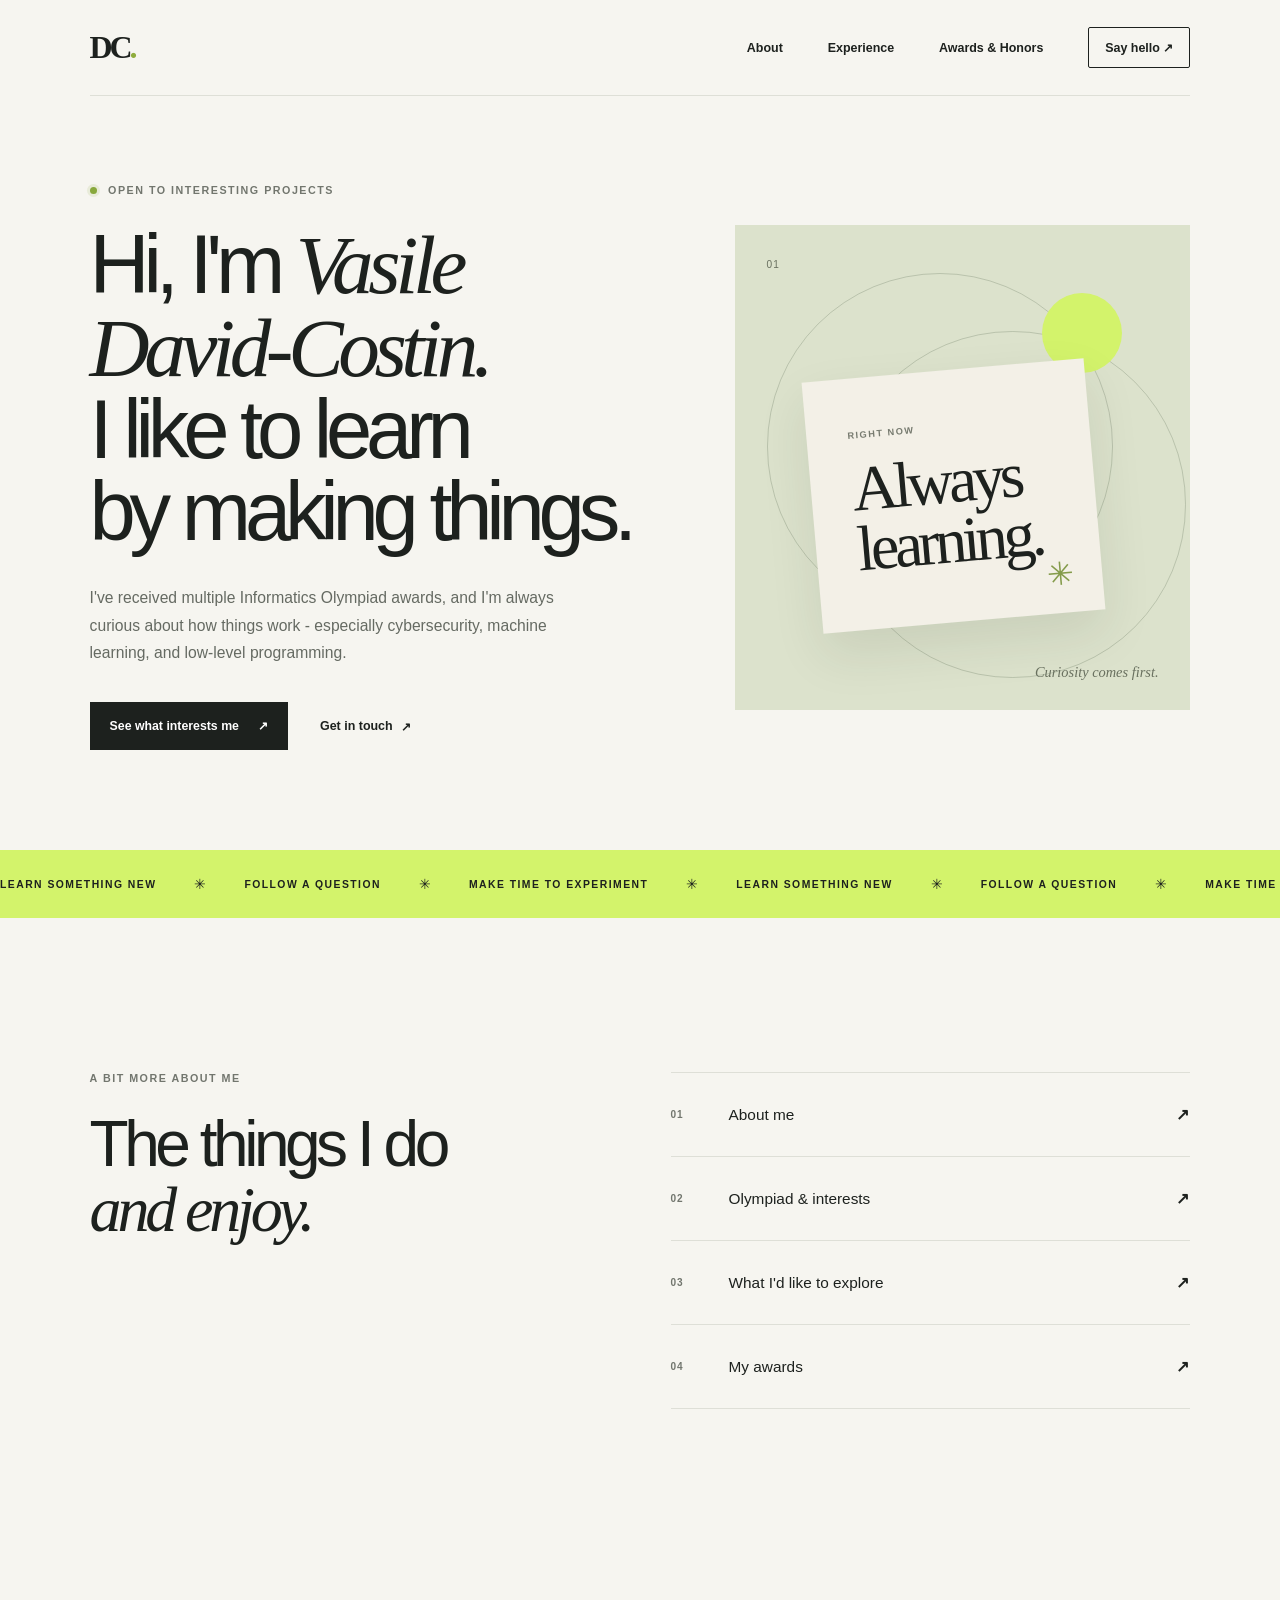
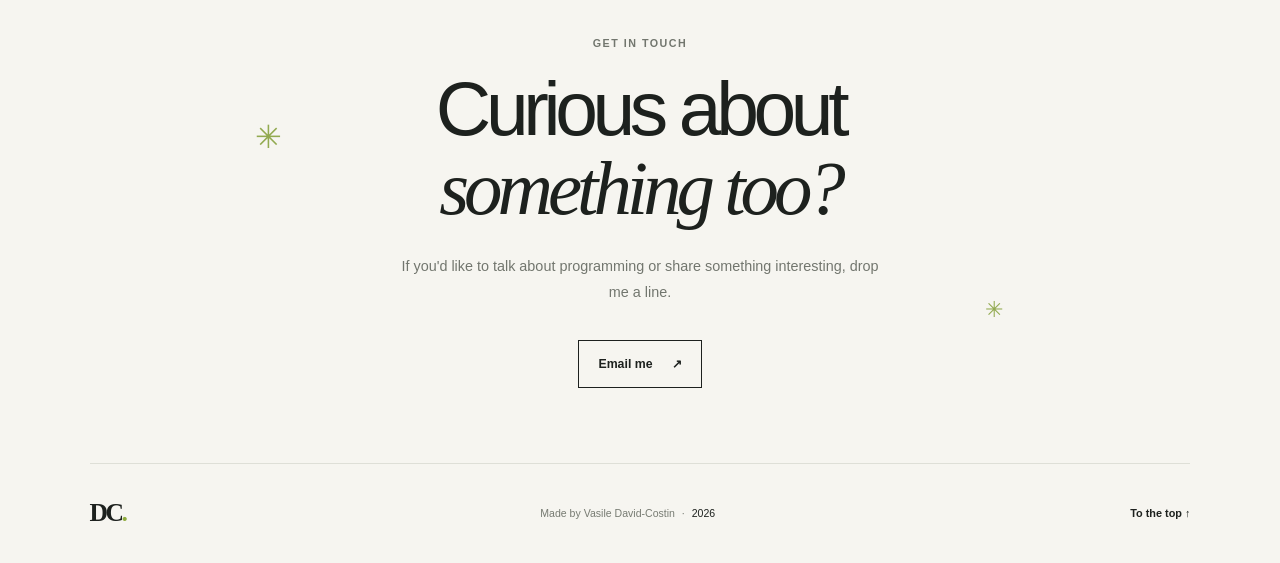
==== commit b748b775: "Finishing touches" ====
--- a/index.html
+++ b/index.html
@@ -43,7 +43,7 @@
       >
         <a href="about.html">About</a>
         <a href="experience.html">Experience</a>
-        <a href="projects.html">Projects</a>
+        <!-- <a href="projects.html">Projects</a> -->
         <a href="awards.html">Awards &amp; Honors</a>
         <a class="nav-contact" href="mailto:davidcostin033@gmail.com">
           Say hello <span aria-hidden="true">↗</span>
@@ -83,7 +83,6 @@
 
         <div
           class="hero-art"
-          aria-label="Decorative portrait placeholder"
           role="img"
         >
           <div class="art-orbit orbit-one"></div>
@@ -104,7 +103,6 @@
 
       <div
         class="ticker"
-        aria-label="Learn, experiment, and keep asking questions"
       >
         <div class="ticker-track" aria-hidden="true">
           <span>LEARN SOMETHING NEW</span>
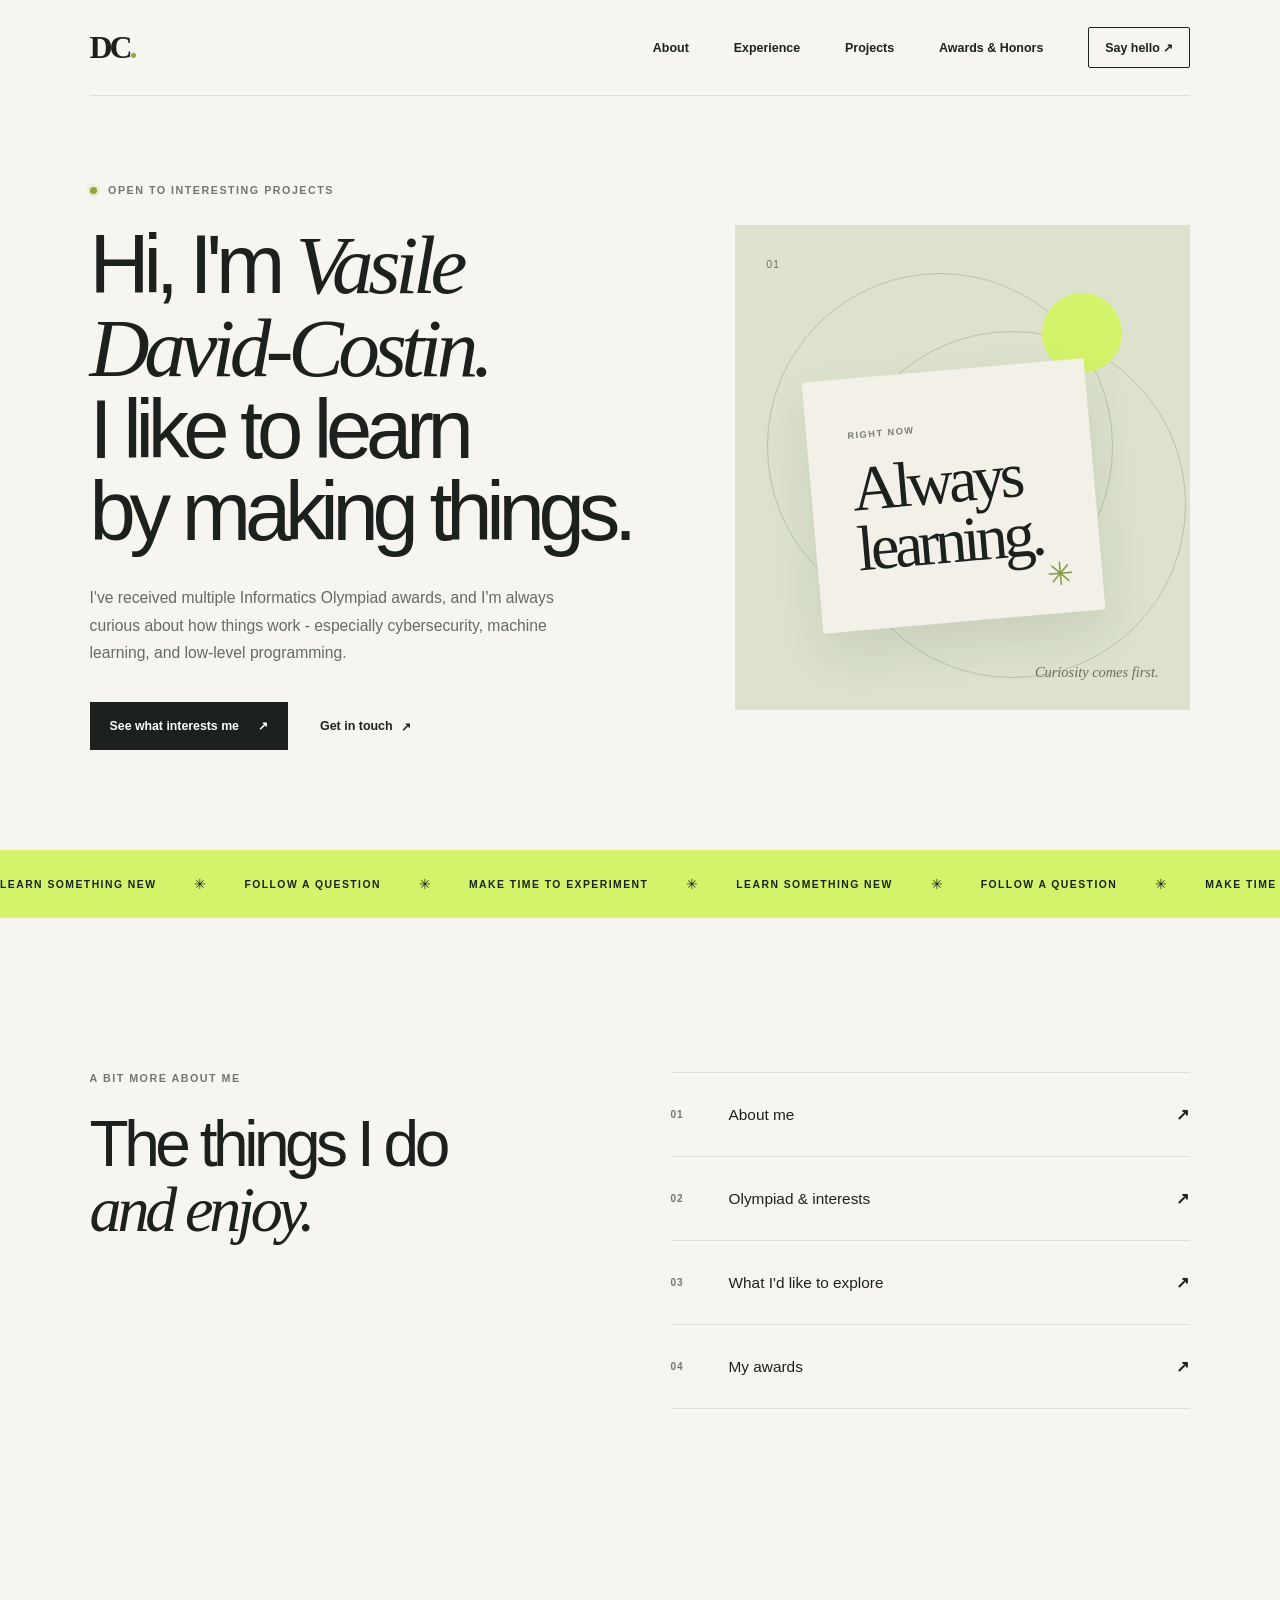
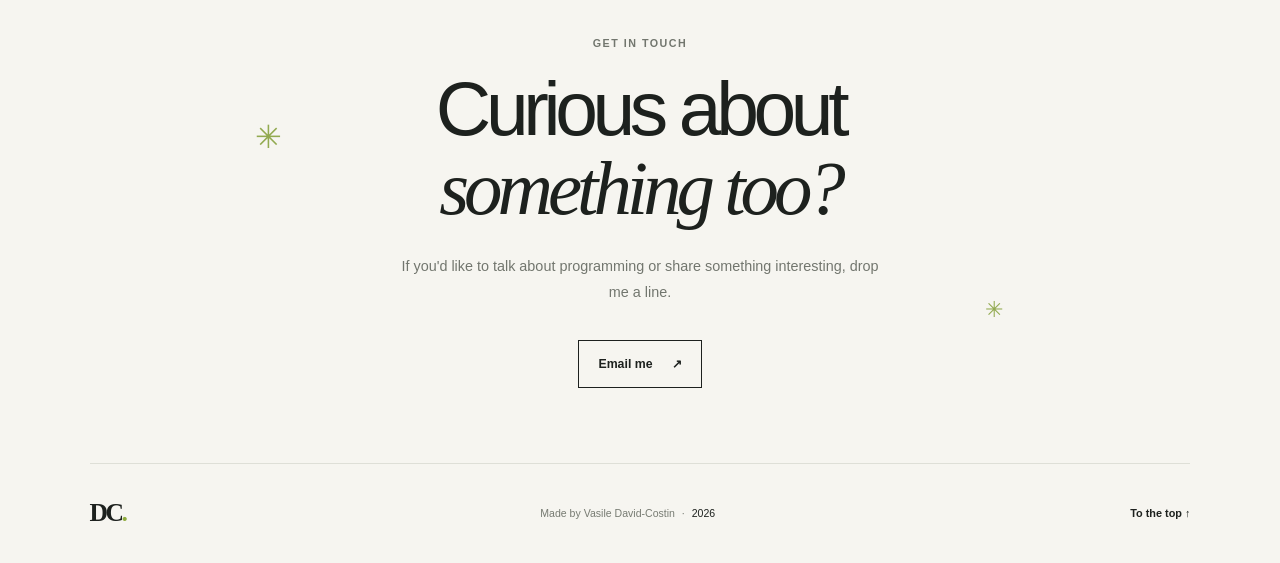
==== commit f39d555f: "." ====
--- a/index.html
+++ b/index.html
@@ -43,7 +43,7 @@
       >
         <a href="about.html">About</a>
         <a href="experience.html">Experience</a>
-        <!-- <a href="projects.html">Projects</a> -->
+        <a href="projects.html">Projects</a>
         <a href="awards.html">Awards &amp; Honors</a>
         <a class="nav-contact" href="mailto:davidcostin033@gmail.com">
           Say hello <span aria-hidden="true">↗</span>
